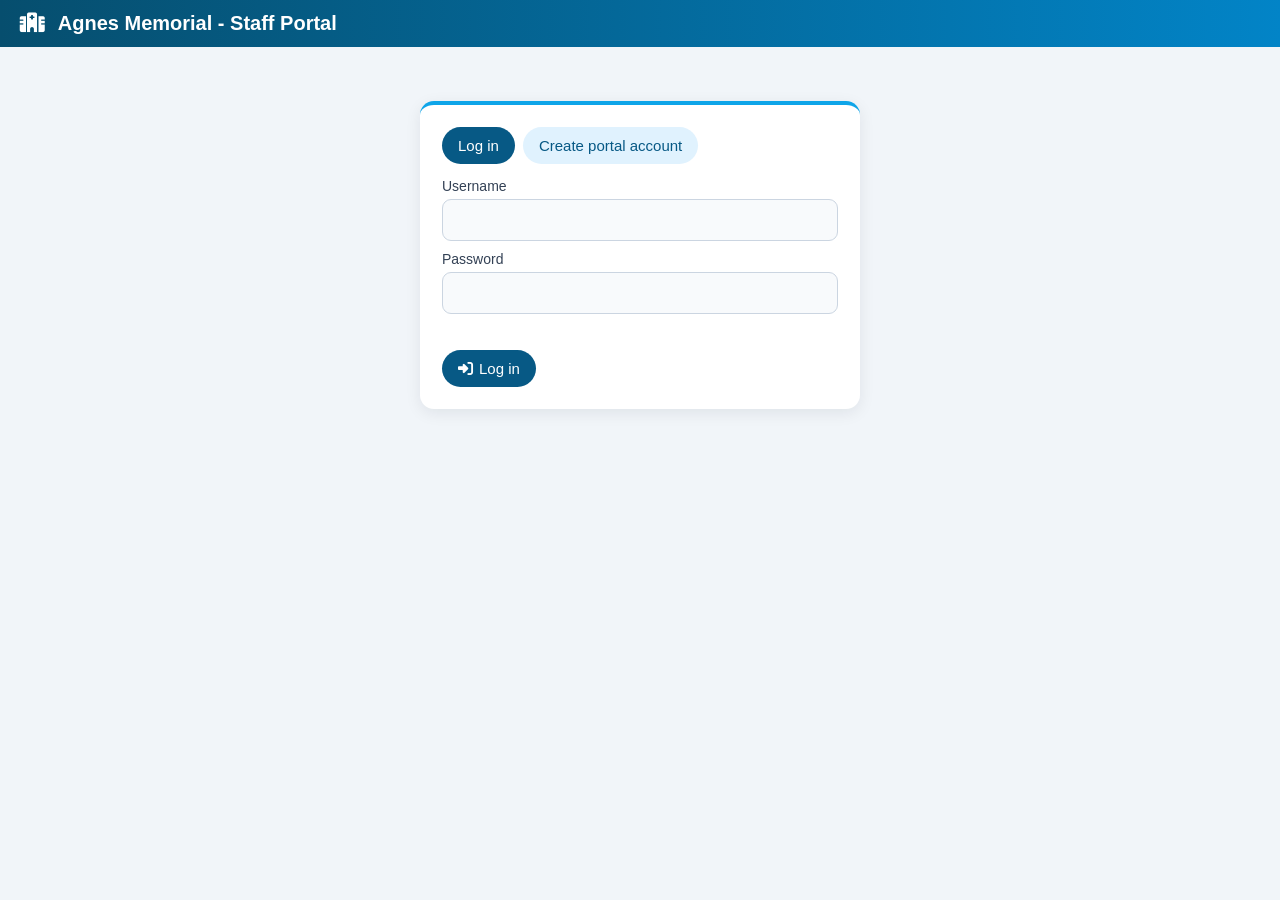
==== staff/index.html @ fa6b7da6 "Upload staff project inside staff folder" ====
<!DOCTYPE html>
<html lang="en">
<head>
<meta charset="UTF-8">
<meta name="viewport" content="width=device-width, initial-scale=1.0">
<title>Staff Portal - Agnes Memorial</title>
<link rel="stylesheet" href="staff-portal.css">
<link rel="stylesheet" href="https://cdnjs.cloudflare.com/ajax/libs/font-awesome/6.7.2/css/all.min.css">
</head>
<body>
<header class="top no-print">
  <div class="brand"><i class="fa-solid fa-hospital"></i> Agnes Memorial - Staff Portal</div>
  <nav id="topNav" hidden>
    <span id="who" style="align-self:center"></span>
    <button class="btn" id="logoutBtn"><i class="fa fa-right-from-bracket"></i> Log out</button>
  </nav>
</header>

<main class="no-print">
  <!-- Portal login / sign-up -->
  <section class="card" id="authSection" style="max-width:440px;margin:30px auto 0;width:100%">
    <div class="actions" style="justify-content:flex-start;margin:0 0 14px">
      <button class="btn" id="tabLogin" type="button">Log in</button>
      <button class="btn ghost" id="tabSignup" type="button">Create portal account</button>
    </div>
    <form id="loginForm">
      <label>Username<input id="lUser" autocomplete="username" autocapitalize="none" required></label>
      <label>Password<input id="lPass" type="password" autocomplete="current-password" required></label>
      <p id="lMsg" class="error" role="alert"></p>
      <button class="btn" type="submit" id="lBtn"><i class="fa fa-right-to-bracket"></i> Log in</button>
    </form>
    <form id="signupForm" hidden>
      <p class="hint">Portal accounts are for administrators who register hospital staff. You need the registration code from the system owner.</p>
      <label>Full name<input id="sName" maxlength="150" required></label>
      <label>Username<input id="sUser" autocomplete="username" autocapitalize="none" maxlength="60" required></label>
      <label>Password (8+ characters, letters and numbers)<input id="sPass" type="password" autocomplete="new-password" minlength="8" required></label>
      <label>Registration code<input id="sCode" type="password" autocomplete="off" required></label>
      <p id="sMsg" class="error" role="alert"></p>
      <button class="btn" type="submit" id="sBtn"><i class="fa fa-user-plus"></i> Create account</button>
    </form>
  </section>

  <!-- Dashboard -->
  <section id="appSection" hidden>
    <div class="card">
      <h2>Register hospital staff login</h2>
      <p class="hint">These are the details the employee uses on the hospital login page. They will be asked to choose their own password at first login.</p>
      <form id="empForm" class="grid">
        <label>Username<input id="eUser" autocapitalize="none" maxlength="60" required></label>
        <label>Email<input id="eEmail" type="email" maxlength="191" required></label>
        <label>Full name (optional)<input id="eName" maxlength="150"></label>
        <label>Role
          <select id="eRole" required>
            <option value="" disabled selected>Select role</option>
            <option>Admin</option><option>Doctor</option><option>Nurse</option>
            <option>Receptionist</option><option>Pharmacist</option><option>Laboratory</option>
          </select>
        </label>
        <label>Temporary password<input id="ePass" minlength="8" autocomplete="off" required></label>
        <div class="end" style="gap:8px">
          <button class="btn ghost" type="button" id="genBtn"><i class="fa fa-wand-magic-sparkles"></i> Generate</button>
          <button class="btn" type="submit" id="empBtn"><i class="fa fa-user-plus"></i> Register</button>
        </div>
      </form>
    </div>

    <div class="card" id="reqCard" hidden>
      <h2>Forgot-password requests <span class="count" id="reqCount"></span></h2>
      <div class="scroll"><table>
        <thead><tr><th>Name</th><th>Username</th><th>Requested</th><th>Actions</th></tr></thead>
        <tbody id="reqBody"></tbody>
      </table></div>
    </div>

    <div class="card">
      <h2>Employees <span class="count" id="empCount"></span></h2>
      <div class="scroll"><table>
        <thead><tr><th>ID</th><th>Username</th><th>Email</th><th>Role</th><th>Last login</th><th>Actions</th></tr></thead>
        <tbody id="empBody"></tbody>
      </table></div>
    </div>
  </section>
</main>

<dialog id="credDialog">
  <div class="slip">
    <h2><i class="fa-solid fa-hospital"></i> Agnes Memorial Medical Hospital</h2>
    <p id="credTitle" class="hint"></p>
    <dl class="info one">
      <div><dt>Role</dt><dd id="cRole"></dd></div>
      <div><dt>Email</dt><dd id="cEmail"></dd></div>
      <div><dt>Login page</dt><dd id="cUrl"></dd></div>
      <div><dt>Username</dt><dd id="cUser" class="mono"></dd></div>
      <div><dt>Temporary password</dt><dd id="cPass" class="mono"></dd></div>
    </dl>
    <p class="hint">Shown only once. Choose your own password the first time you log in.</p>
  </div>
  <div class="actions no-print">
    <button class="btn ghost" id="copyBtn"><i class="fa fa-copy"></i> Copy</button>
    <button class="btn ghost" id="printBtn"><i class="fa fa-print"></i> Print</button>
    <button class="btn" id="credClose">Done</button>
  </div>
</dialog>
<div id="toast" role="status"></div>

<script src="config.js"></script>
<script src="portal.js"></script>
</body>
</html>
---- staff/staff-portal.css ----
*{margin:0;padding:0;box-sizing:border-box;font-family:'Segoe UI',sans-serif}
[hidden]{display:none!important}
body{background:#f1f5f9;color:#0f172a;min-height:100vh}
.top{display:flex;flex-wrap:wrap;gap:10px;justify-content:space-between;align-items:center;padding:12px 20px;background:linear-gradient(90deg,#064e6e,#0284c7);color:#fff}
.brand{font-size:20px;font-weight:600}.brand i{margin-right:8px}
nav{display:flex;flex-wrap:wrap;gap:8px}
main{max-width:1050px;margin:24px auto;padding:0 15px;display:grid;gap:18px}
#adminSection{display:grid;gap:18px}
.card{background:#fff;border-radius:14px;padding:22px;border-top:4px solid #0ea5e9;box-shadow:0 4px 16px rgba(15,23,42,.08)}
h1{font-size:24px;color:#075985;margin-bottom:14px}
h2{font-size:18px;color:#075985;margin-bottom:8px}
.hint{color:#64748b;font-size:14px;margin-bottom:14px;line-height:1.5}
.info{display:grid;grid-template-columns:repeat(auto-fit,minmax(190px,1fr));gap:12px}
.info.one{grid-template-columns:1fr}
.info dt{font-size:13px;color:#64748b}.info dd{font-weight:600;word-break:break-word}
.mono{font-family:Consolas,monospace;font-size:18px;letter-spacing:.5px}
.grid{display:grid;grid-template-columns:repeat(auto-fit,minmax(220px,1fr));gap:14px;align-items:end}
.end{display:flex;align-items:end}
label{display:flex;flex-direction:column;gap:5px;font-size:14px;color:#334155;margin-bottom:10px}
.grid label{margin-bottom:0}
input,select{padding:11px;border:1px solid #cbd5e1;border-radius:9px;font-size:16px;background:#f8fafc;outline:none}
input:focus,select:focus{border-color:#0ea5e9;box-shadow:0 0 0 3px rgba(14,165,233,.2);background:#fff}
.btn{display:inline-flex;align-items:center;gap:6px;padding:10px 16px;border:none;border-radius:22px;background:#075985;color:#fff;font-size:15px;cursor:pointer;text-decoration:none;transition:.2s}
.btn:hover{background:#0284c7}.btn:disabled{opacity:.6;cursor:wait}
.top .btn.ghost{background:rgba(255,255,255,.15)}.top .btn.ghost:hover{background:rgba(255,255,255,.3)}
.btn.ghost{background:#e0f2fe;color:#075985}.btn.ghost:hover{background:#bae6fd}
.btn.sm{padding:6px 10px;font-size:13px;border-radius:16px}
.btn.danger{background:#fee2e2;color:#b91c1c}.btn.danger:hover{background:#fecaca}
.scroll{overflow-x:auto}
table{width:100%;border-collapse:collapse;min-width:720px}
th,td{text-align:left;padding:10px 8px;border-bottom:1px solid #e2e8f0;font-size:14px}
th{color:#64748b;font-weight:600}
td.acts{display:flex;gap:6px;flex-wrap:wrap}
.badge{display:inline-block;padding:3px 10px;border-radius:12px;font-size:12px;background:#e0f2fe;color:#075985}
.badge.off{background:#fee2e2;color:#b91c1c}.badge.on{background:#dcfce7;color:#15803d}
.count{font-size:14px;color:#64748b;font-weight:400}
.empty{text-align:center;color:#64748b;padding:22px}
.error{color:#b91c1c;font-weight:600;min-height:20px;margin-bottom:6px}
dialog{border:none;border-radius:16px;padding:24px;width:min(440px,92vw);margin:auto;box-shadow:0 20px 50px rgba(0,0,0,.35)}
dialog::backdrop{background:rgba(15,23,42,.55)}
.actions{display:flex;flex-wrap:wrap;gap:8px;justify-content:flex-end;margin-top:16px}
.slip{border:2px dashed #94a3b8;border-radius:12px;padding:16px}
.slip h2{font-size:16px}
#toast{position:fixed;bottom:22px;left:50%;transform:translate(-50%,20px);background:#0f172a;color:#fff;padding:11px 18px;border-radius:22px;opacity:0;pointer-events:none;transition:.3s;z-index:99;max-width:90vw}
#toast.show{opacity:1;transform:translate(-50%,0)}#toast.err{background:#b91c1c}
@media print{.no-print{display:none!important}body{background:#fff}dialog{position:static;box-shadow:none;width:100%}dialog::backdrop{display:none}}
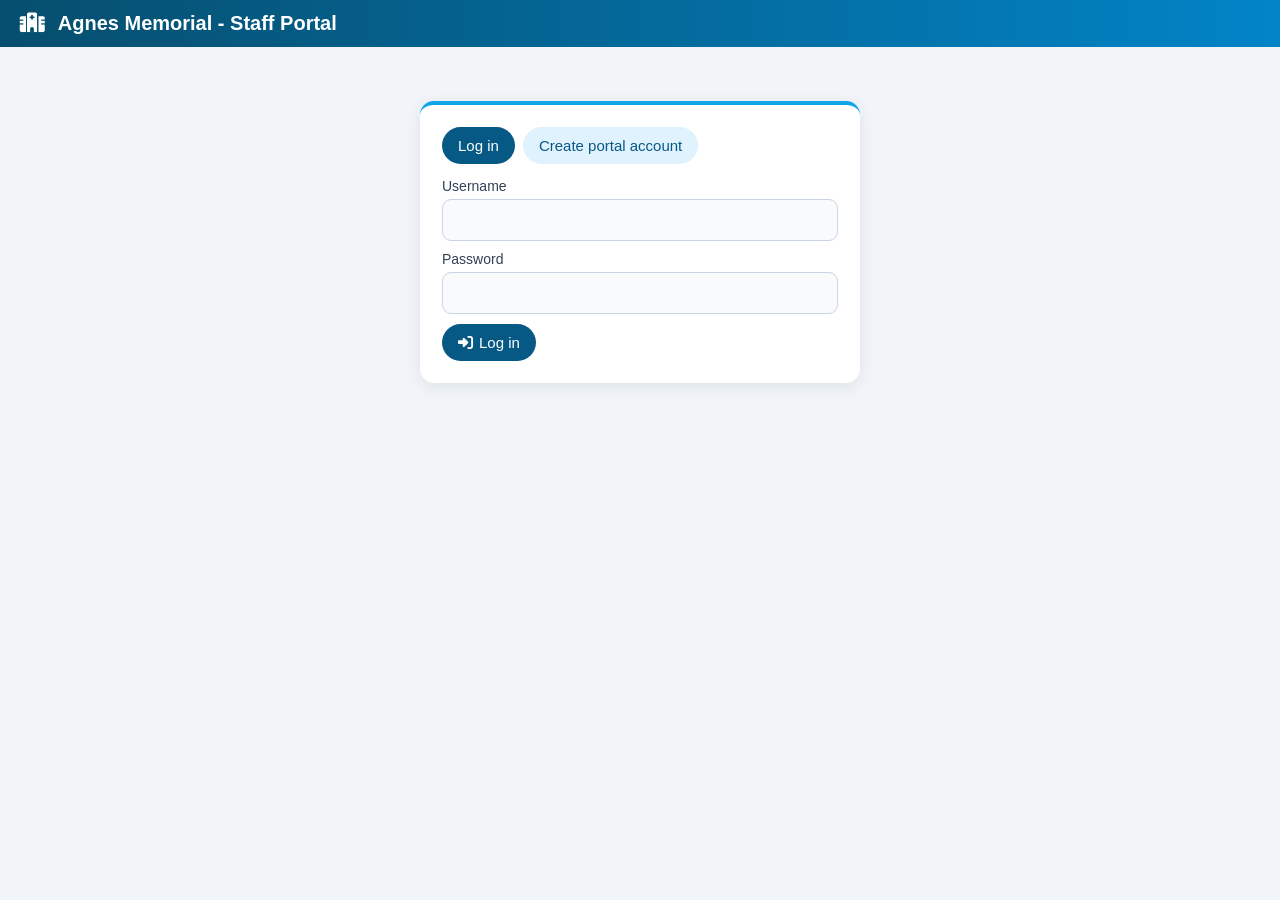
==== commit c4648bb2: "Upload staff project inside staff folder" ====
--- a/staff/index.html
+++ b/staff/index.html
@@ -101,6 +101,15 @@
     <button class="btn" id="credClose">Done</button>
   </div>
 </dialog>
+<dialog id="confirmDialog" class="ask">
+  <div class="ask-icon"><i id="qIcon" class="fa-solid fa-key"></i></div>
+  <h3 id="qTitle"></h3>
+  <p id="qText"></p>
+  <div class="ask-actions">
+    <button class="btn ghost" id="qCancel" type="button">Cancel</button>
+    <button class="btn" id="qOk" type="button">Yes</button>
+  </div>
+</dialog>
 <div id="toast" role="status"></div>
 
 <script src="config.js"></script>
--- a/staff/staff-portal.css
+++ b/staff/staff-portal.css
@@ -35,12 +35,29 @@
 .badge.off{background:#fee2e2;color:#b91c1c}.badge.on{background:#dcfce7;color:#15803d}
 .count{font-size:14px;color:#64748b;font-weight:400}
 .empty{text-align:center;color:#64748b;padding:22px}
-.error{color:#b91c1c;font-weight:600;min-height:20px;margin-bottom:6px}
+
 dialog{border:none;border-radius:16px;padding:24px;width:min(440px,92vw);margin:auto;box-shadow:0 20px 50px rgba(0,0,0,.35)}
 dialog::backdrop{background:rgba(15,23,42,.55)}
 .actions{display:flex;flex-wrap:wrap;gap:8px;justify-content:flex-end;margin-top:16px}
 .slip{border:2px dashed #94a3b8;border-radius:12px;padding:16px}
 .slip h2{font-size:16px}
-#toast{position:fixed;bottom:22px;left:50%;transform:translate(-50%,20px);background:#0f172a;color:#fff;padding:11px 18px;border-radius:22px;opacity:0;pointer-events:none;transition:.3s;z-index:99;max-width:90vw}
-#toast.show{opacity:1;transform:translate(-50%,0)}#toast.err{background:#b91c1c}
+/* ---------- alerts ---------- */
+.error{margin-bottom:10px}
+.error:empty{display:none}
+.error:not(:empty){display:flex;align-items:center;gap:10px;background:#fef2f2;color:#991b1b;border:1px solid #fecaca;border-left:5px solid #dc2626;border-radius:10px;padding:10px 14px;font-size:14px;font-weight:600;animation:pop .25s ease}
+.error:not(:empty)::before{content:"\f06a";font-family:"Font Awesome 6 Free";font-weight:900;font-size:16px;color:#dc2626}
+#toast{position:fixed;bottom:24px;left:50%;transform:translate(-50%,24px);display:flex;align-items:center;gap:12px;background:#fff;color:#0f172a;padding:13px 20px;border-radius:14px;border-left:6px solid #16a34a;box-shadow:0 12px 32px rgba(15,23,42,.25);opacity:0;pointer-events:none;transition:.3s;z-index:99;max-width:92vw;font-size:15px;font-weight:600}
+#toast i{font-size:20px;color:#16a34a}
+#toast.show{opacity:1;transform:translate(-50%,0)}
+#toast.err{border-left-color:#dc2626}#toast.err i{color:#dc2626}
+dialog.ask{text-align:center;padding:28px 26px 22px;border-top:6px solid #0ea5e9;animation:pop .22s ease}
+dialog.ask.danger{border-top-color:#dc2626}
+.ask-icon{width:62px;height:62px;border-radius:50%;margin:0 auto 14px;display:flex;align-items:center;justify-content:center;font-size:26px;background:#e0f2fe;color:#0284c7}
+dialog.ask.danger .ask-icon{background:#fee2e2;color:#dc2626}
+dialog.ask h3{font-size:19px;color:#0f172a;margin-bottom:8px}
+dialog.ask p{color:#475569;font-size:15px;line-height:1.5;margin-bottom:20px}
+.ask-actions{display:flex;gap:10px;justify-content:center;flex-wrap:wrap}
+.ask-actions .btn{min-width:110px;justify-content:center}
+dialog.ask.danger #qOk{background:#dc2626}dialog.ask.danger #qOk:hover{background:#b91c1c}
+@keyframes pop{from{opacity:0;transform:scale(.94)}to{opacity:1;transform:scale(1)}}
 @media print{.no-print{display:none!important}body{background:#fff}dialog{position:static;box-shadow:none;width:100%}dialog::backdrop{display:none}}
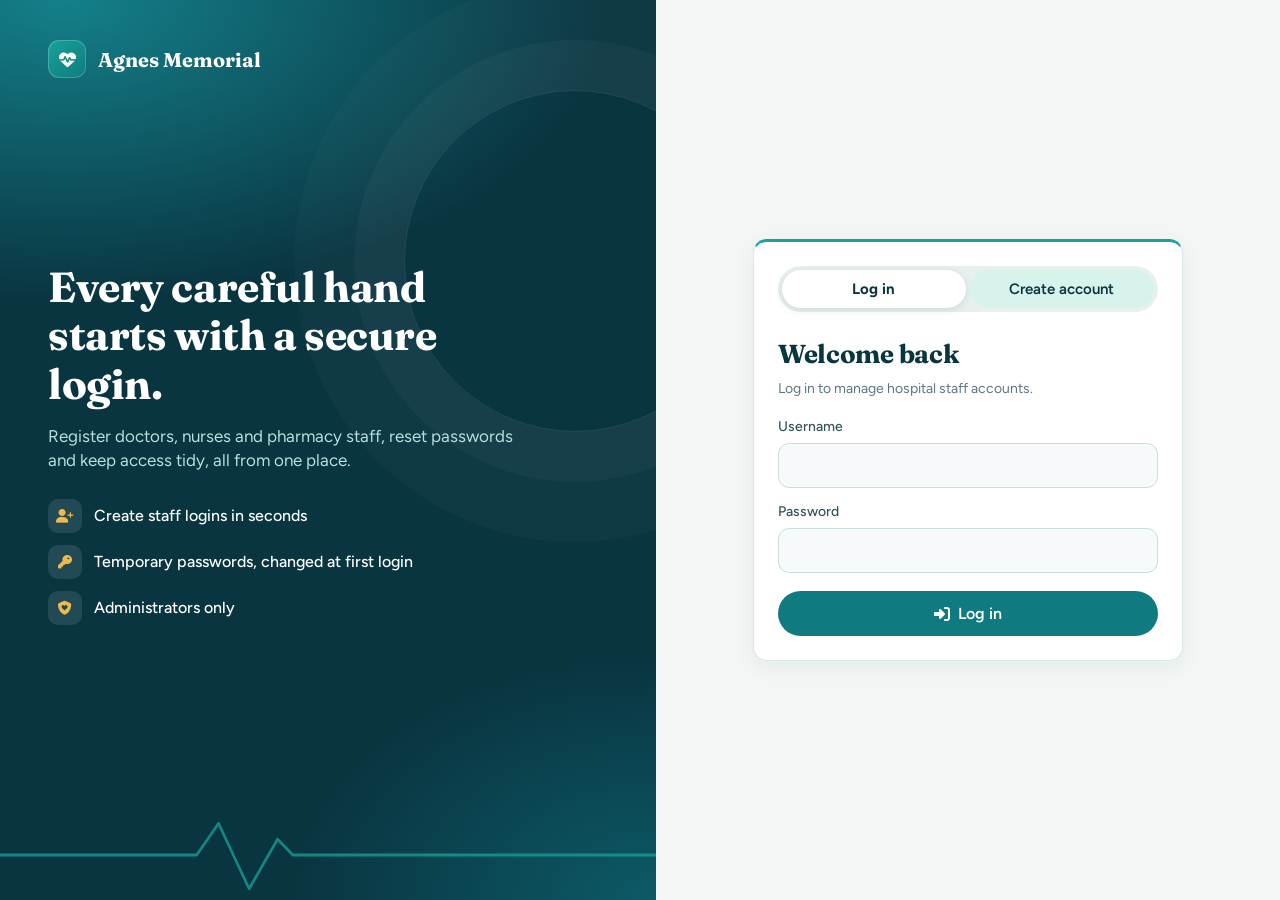
==== commit c9c6fdbf: "Upload staff project inside staff folder" ====
--- a/staff/index.html
+++ b/staff/index.html
@@ -4,46 +4,80 @@
 <meta charset="UTF-8">
 <meta name="viewport" content="width=device-width, initial-scale=1.0">
 <title>Staff Portal - Agnes Memorial</title>
+<link rel="preconnect" href="https://fonts.googleapis.com">
+<link rel="preconnect" href="https://fonts.gstatic.com" crossorigin>
+<link href="https://fonts.googleapis.com/css2?family=Figtree:wght@400;500;600;700&family=Fraunces:opsz,wght@9..144,600;9..144,700&display=swap" rel="stylesheet">
 <link rel="stylesheet" href="staff-portal.css">
 <link rel="stylesheet" href="https://cdnjs.cloudflare.com/ajax/libs/font-awesome/6.7.2/css/all.min.css">
 </head>
 <body>
 <header class="top no-print">
-  <div class="brand"><i class="fa-solid fa-hospital"></i> Agnes Memorial - Staff Portal</div>
+  <div class="brand"><span class="mark"><i class="fa-solid fa-heart-pulse"></i></span> Agnes Memorial <small>Staff Portal</small></div>
   <nav id="topNav" hidden>
-    <span id="who" style="align-self:center"></span>
+    <span id="who"></span>
     <button class="btn" id="logoutBtn"><i class="fa fa-right-from-bracket"></i> Log out</button>
+    <button class="btn danger" id="deleteAccBtn"><i class="fa fa-user-xmark"></i> Delete account</button>
   </nav>
 </header>
 
 <main class="no-print">
   <!-- Portal login / sign-up -->
-  <section class="card" id="authSection" style="max-width:440px;margin:30px auto 0;width:100%">
-    <div class="actions" style="justify-content:flex-start;margin:0 0 14px">
-      <button class="btn" id="tabLogin" type="button">Log in</button>
-      <button class="btn ghost" id="tabSignup" type="button">Create portal account</button>
+  <section class="auth" id="authSection">
+    <aside class="auth-art">
+      <div class="brand"><span class="mark"><i class="fa-solid fa-heart-pulse"></i></span> Agnes Memorial</div>
+      <div class="art-copy">
+        <h1>Every careful hand starts with a secure login.</h1>
+        <p>Register doctors, nurses and pharmacy staff, reset passwords and keep access tidy, all from one place.</p>
+        <ul>
+          <li><i class="fa-solid fa-user-plus"></i> Create staff logins in seconds</li>
+          <li><i class="fa-solid fa-key"></i> Temporary passwords, changed at first login</li>
+          <li><i class="fa-solid fa-shield-heart"></i> Administrators only</li>
+        </ul>
+      </div>
+      <svg class="pulse" viewBox="0 0 600 80" preserveAspectRatio="none" aria-hidden="true"><path d="M0 40h180l20-28 28 58 26-44 14 14h332" fill="none" stroke="currentColor" stroke-width="2.5" stroke-linecap="round" stroke-linejoin="round"/></svg>
+    </aside>
+    <div class="auth-panel">
+      <div class="card auth-card">
+        <div class="tabs">
+          <button class="btn" id="tabLogin" type="button">Log in</button>
+          <button class="btn ghost" id="tabSignup" type="button">Create account</button>
+        </div>
+        <form id="loginForm">
+          <h2>Welcome back</h2>
+          <p class="hint">Log in to manage hospital staff accounts.</p>
+          <label>Username<input id="lUser" autocomplete="username" autocapitalize="none" required></label>
+          <label>Password<input id="lPass" type="password" autocomplete="current-password" required></label>
+          <p id="lMsg" class="error" role="alert"></p>
+          <button class="btn block" type="submit" id="lBtn"><i class="fa fa-right-to-bracket"></i> Log in</button>
+        </form>
+        <form id="signupForm" hidden>
+          <h2>Create portal account</h2>
+          <p class="hint">For administrators who register hospital staff. You need the registration code from the system owner.</p>
+          <label>Full name<input id="sName" maxlength="150" required></label>
+          <label>Username<input id="sUser" autocomplete="username" autocapitalize="none" maxlength="60" required></label>
+          <label>Password (8+ characters, letters and numbers)<input id="sPass" type="password" autocomplete="new-password" minlength="8" required></label>
+          <label>Registration code<input id="sCode" type="password" autocomplete="off" required></label>
+          <p id="sMsg" class="error" role="alert"></p>
+          <button class="btn block" type="submit" id="sBtn"><i class="fa fa-user-plus"></i> Create account</button>
+        </form>
+      </div>
     </div>
-    <form id="loginForm">
-      <label>Username<input id="lUser" autocomplete="username" autocapitalize="none" required></label>
-      <label>Password<input id="lPass" type="password" autocomplete="current-password" required></label>
-      <p id="lMsg" class="error" role="alert"></p>
-      <button class="btn" type="submit" id="lBtn"><i class="fa fa-right-to-bracket"></i> Log in</button>
-    </form>
-    <form id="signupForm" hidden>
-      <p class="hint">Portal accounts are for administrators who register hospital staff. You need the registration code from the system owner.</p>
-      <label>Full name<input id="sName" maxlength="150" required></label>
-      <label>Username<input id="sUser" autocomplete="username" autocapitalize="none" maxlength="60" required></label>
-      <label>Password (8+ characters, letters and numbers)<input id="sPass" type="password" autocomplete="new-password" minlength="8" required></label>
-      <label>Registration code<input id="sCode" type="password" autocomplete="off" required></label>
-      <p id="sMsg" class="error" role="alert"></p>
-      <button class="btn" type="submit" id="sBtn"><i class="fa fa-user-plus"></i> Create account</button>
-    </form>
   </section>
 
   <!-- Dashboard -->
   <section id="appSection" hidden>
+    <div class="hero">
+      <div>
+        <h1>Staff accounts</h1>
+        <p>Register new hospital staff and keep existing logins under control.</p>
+      </div>
+      <div class="stats">
+        <div class="stat"><i class="fa-solid fa-user-doctor"></i><b id="stEmp">0</b><span>Employees</span></div>
+        <div class="stat"><i class="fa-solid fa-key"></i><b id="stReq">0</b><span>Password requests</span></div>
+      </div>
+    </div>
     <div class="card">
-      <h2>Register hospital staff login</h2>
+      <h2><i class="fa-solid fa-user-plus"></i> Register hospital staff login</h2>
       <p class="hint">These are the details the employee uses on the hospital login page. They will be asked to choose their own password at first login.</p>
       <form id="empForm" class="grid">
         <label>Username<input id="eUser" autocapitalize="none" maxlength="60" required></label>
@@ -65,7 +99,7 @@
     </div>
 
     <div class="card" id="reqCard" hidden>
-      <h2>Forgot-password requests <span class="count" id="reqCount"></span></h2>
+      <h2><i class="fa-solid fa-key"></i> Forgot-password requests <span class="count" id="reqCount"></span></h2>
       <div class="scroll"><table>
         <thead><tr><th>Name</th><th>Username</th><th>Requested</th><th>Actions</th></tr></thead>
         <tbody id="reqBody"></tbody>
@@ -73,7 +107,7 @@
     </div>
 
     <div class="card">
-      <h2>Employees <span class="count" id="empCount"></span></h2>
+      <h2><i class="fa-solid fa-users"></i> Employees <span class="count" id="empCount"></span></h2>
       <div class="scroll"><table>
         <thead><tr><th>ID</th><th>Username</th><th>Email</th><th>Role</th><th>Last login</th><th>Actions</th></tr></thead>
         <tbody id="empBody"></tbody>
@@ -105,6 +139,7 @@
   <div class="ask-icon"><i id="qIcon" class="fa-solid fa-key"></i></div>
   <h3 id="qTitle"></h3>
   <p id="qText"></p>
+  <input type="password" id="qPass" placeholder="Enter your password" autocomplete="current-password" hidden>
   <div class="ask-actions">
     <button class="btn ghost" id="qCancel" type="button">Cancel</button>
     <button class="btn" id="qOk" type="button">Yes</button>
--- a/staff/staff-portal.css
+++ b/staff/staff-portal.css
@@ -1,63 +1,206 @@
-*{margin:0;padding:0;box-sizing:border-box;font-family:'Segoe UI',sans-serif}
+:root{
+  --ink:#0d2b33;--muted:#5d7780;--line:#dde8e9;--bg:#f2f6f5;--card:#fff;
+  --deep:#093541;--teal:#0f7b80;--teal-2:#17a398;--mint:#d8f2ec;--gold:#f0b94d;--red:#c8372d;--red-bg:#fdeceb;
+  --r:14px;
+}
+*{margin:0;padding:0;box-sizing:border-box}
 [hidden]{display:none!important}
-body{background:#f1f5f9;color:#0f172a;min-height:100vh}
-.top{display:flex;flex-wrap:wrap;gap:10px;justify-content:space-between;align-items:center;padding:12px 20px;background:linear-gradient(90deg,#064e6e,#0284c7);color:#fff}
-.brand{font-size:20px;font-weight:600}.brand i{margin-right:8px}
-nav{display:flex;flex-wrap:wrap;gap:8px}
-main{max-width:1050px;margin:24px auto;padding:0 15px;display:grid;gap:18px}
-#adminSection{display:grid;gap:18px}
-.card{background:#fff;border-radius:14px;padding:22px;border-top:4px solid #0ea5e9;box-shadow:0 4px 16px rgba(15,23,42,.08)}
-h1{font-size:24px;color:#075985;margin-bottom:14px}
-h2{font-size:18px;color:#075985;margin-bottom:8px}
-.hint{color:#64748b;font-size:14px;margin-bottom:14px;line-height:1.5}
+body{font-family:'Figtree','Segoe UI',system-ui,sans-serif;background:var(--bg);color:var(--ink);min-height:100vh;line-height:1.45}
+h1,h2,h3{font-family:'Fraunces',Georgia,serif;letter-spacing:-.01em}
+button,input,select{font-family:inherit}
+:focus-visible{outline:3px solid rgba(23,163,152,.45);outline-offset:2px}
+
+/* ---------- top bar ---------- */
+.top{position:sticky;top:0;z-index:20;display:flex;flex-wrap:wrap;gap:10px;justify-content:space-between;align-items:center;padding:12px 28px;background:var(--deep);color:#fff;box-shadow:0 2px 14px rgba(9,53,65,.25)}
+.brand{display:flex;align-items:center;gap:12px;font-family:'Fraunces',Georgia,serif;font-size:20px;font-weight:700}
+.brand small{font-family:'Figtree',sans-serif;font-weight:500;font-size:13px;color:#9fd0ce;border-left:1px solid rgba(255,255,255,.25);padding-left:12px}
+.mark{display:grid;place-items:center;width:38px;height:38px;border-radius:11px;background:linear-gradient(135deg,var(--teal-2),var(--teal));color:#fff;font-size:17px;box-shadow:inset 0 0 0 1px rgba(255,255,255,.2)}
+nav{display:flex;flex-wrap:wrap;gap:8px;align-items:center}
+#who{color:#cfe9e7;font-size:14px;margin-right:6px}
+#who i{color:var(--gold);margin-right:6px}
+.top .btn{background:rgba(255,255,255,.12);color:#fff}
+.top .btn:hover{background:rgba(255,255,255,.22)}
+.top .btn.danger{background:rgba(200,55,45,.25);color:#ffd5d1}
+.top .btn.danger:hover{background:rgba(200,55,45,.45)}
+
+main{max-width:1080px;margin:0 auto;padding:28px 18px 60px;display:grid;gap:20px}
+main:has(#authSection:not([hidden])){max-width:none;padding:0;display:block}
+body:has(#authSection:not([hidden])) .top{display:none}
+#appSection{display:grid;gap:20px}
+
+/* ---------- login / register ---------- */
+.auth{display:grid;grid-template-columns:minmax(0,1.05fr) minmax(0,1fr);min-height:100vh}
+.auth-art{position:relative;overflow:hidden;display:flex;flex-direction:column;justify-content:space-between;gap:30px;padding:40px 48px 0;color:#fff;
+  background:radial-gradient(900px 500px at 10% 0%,#14808a 0%,transparent 60%),radial-gradient(600px 400px at 100% 100%,#0c5a66 0%,transparent 60%),var(--deep)}
+.auth-art::before{content:"";position:absolute;right:-90px;top:90px;width:340px;height:340px;border-radius:50%;border:1px solid rgba(255,255,255,.1);box-shadow:0 0 0 50px rgba(255,255,255,.03),0 0 0 110px rgba(255,255,255,.02)}
+.auth-art>*{position:relative}
+.art-copy{max-width:470px}
+.art-copy h1{font-size:clamp(28px,3.4vw,42px);line-height:1.15;margin-bottom:16px}
+.art-copy p{color:#b9dedc;font-size:17px;margin-bottom:26px}
+.art-copy ul{list-style:none;display:grid;gap:12px}
+.art-copy li{display:flex;align-items:center;gap:12px;font-weight:500}
+.art-copy li i{display:grid;place-items:center;width:34px;height:34px;border-radius:10px;background:rgba(255,255,255,.1);color:var(--gold);font-size:14px}
+.pulse{display:block;width:calc(100% + 96px);margin:0 -48px;height:90px;color:var(--teal-2);opacity:.75}
+.pulse path{stroke-dasharray:1000;stroke-dashoffset:1000;animation:trace 3.2s ease-out .3s forwards}
+@keyframes trace{to{stroke-dashoffset:0}}
+.auth-panel{display:flex;align-items:center;justify-content:center;padding:32px 20px;background:var(--bg)}
+.auth-card{width:100%;max-width:430px;padding:30px;border-top:0;box-shadow:0 18px 50px rgba(9,53,65,.12)}
+.auth-card h2{font-size:26px;margin-bottom:4px}
+.auth-card .hint{margin-bottom:18px}
+.tabs{display:grid;grid-template-columns:1fr 1fr;gap:4px;padding:4px;margin-bottom:24px;background:#e8f0ef;border-radius:999px}
+.tabs .btn{justify-content:center;background:transparent;color:var(--muted);box-shadow:none}
+.tabs .btn:hover{background:rgba(255,255,255,.6)}
+.tabs .btn:not(.ghost){background:#fff;color:var(--deep);font-weight:700;box-shadow:0 2px 8px rgba(9,53,65,.12)}
+.btn.block{width:100%;justify-content:center;padding:13px;font-size:16px;margin-top:4px}
+
+/* ---------- dashboard ---------- */
+.hero{display:flex;flex-wrap:wrap;gap:18px;align-items:center;justify-content:space-between;padding:26px 28px;border-radius:18px;color:#fff;
+  background:radial-gradient(500px 240px at 90% 0%,rgba(23,163,152,.55),transparent 70%),linear-gradient(120deg,var(--deep),#0c5a66)}
+.hero h1{font-size:28px;margin-bottom:4px}
+.hero p{color:#b9dedc}
+.stats{display:flex;gap:12px;flex-wrap:wrap}
+.stat{display:grid;grid-template-columns:auto 1fr;grid-template-rows:auto auto;column-gap:12px;align-items:center;min-width:170px;padding:14px 18px;border-radius:14px;background:rgba(255,255,255,.1);border:1px solid rgba(255,255,255,.14)}
+.stat i{grid-row:span 2;display:grid;place-items:center;width:40px;height:40px;border-radius:12px;background:rgba(240,185,77,.18);color:var(--gold)}
+.stat b{font-family:'Fraunces',serif;font-size:26px;line-height:1}
+.stat span{font-size:13px;color:#b9dedc}
+
+.card{background:var(--card);border-radius:var(--r);padding:24px;border:1px solid var(--line);border-top:3px solid var(--teal-2);box-shadow:0 6px 22px rgba(9,53,65,.06)}
+h2{font-size:19px;color:var(--deep);margin-bottom:8px;display:flex;align-items:center;gap:10px}
+h2>i{display:grid;place-items:center;width:32px;height:32px;border-radius:9px;background:var(--mint);color:var(--teal);font-size:14px}
+.hint{color:var(--muted);font-size:14px;margin-bottom:16px;line-height:1.5}
+.count{font-family:'Figtree',sans-serif;font-size:14px;color:var(--muted);font-weight:500}
+
 .info{display:grid;grid-template-columns:repeat(auto-fit,minmax(190px,1fr));gap:12px}
 .info.one{grid-template-columns:1fr}
-.info dt{font-size:13px;color:#64748b}.info dd{font-weight:600;word-break:break-word}
+.info dt{font-size:13px;color:var(--muted)}.info dd{font-weight:600;word-break:break-word}
 .mono{font-family:Consolas,monospace;font-size:18px;letter-spacing:.5px}
-.grid{display:grid;grid-template-columns:repeat(auto-fit,minmax(220px,1fr));gap:14px;align-items:end}
+.grid{display:grid;grid-template-columns:repeat(auto-fit,minmax(220px,1fr));gap:16px;align-items:end}
 .end{display:flex;align-items:end}
-label{display:flex;flex-direction:column;gap:5px;font-size:14px;color:#334155;margin-bottom:10px}
+
+label{display:flex;flex-direction:column;gap:6px;font-size:14px;font-weight:500;color:#34535c;margin-bottom:14px}
 .grid label{margin-bottom:0}
-input,select{padding:11px;border:1px solid #cbd5e1;border-radius:9px;font-size:16px;background:#f8fafc;outline:none}
-input:focus,select:focus{border-color:#0ea5e9;box-shadow:0 0 0 3px rgba(14,165,233,.2);background:#fff}
-.btn{display:inline-flex;align-items:center;gap:6px;padding:10px 16px;border:none;border-radius:22px;background:#075985;color:#fff;font-size:15px;cursor:pointer;text-decoration:none;transition:.2s}
-.btn:hover{background:#0284c7}.btn:disabled{opacity:.6;cursor:wait}
-.top .btn.ghost{background:rgba(255,255,255,.15)}.top .btn.ghost:hover{background:rgba(255,255,255,.3)}
-.btn.ghost{background:#e0f2fe;color:#075985}.btn.ghost:hover{background:#bae6fd}
-.btn.sm{padding:6px 10px;font-size:13px;border-radius:16px}
-.btn.danger{background:#fee2e2;color:#b91c1c}.btn.danger:hover{background:#fecaca}
+input,select{padding:12px 14px;border:1px solid #cddcdd;border-radius:11px;font-size:16px;background:#f7fafa;color:var(--ink);outline:none;transition:border-color .15s,box-shadow .15s,background .15s}
+input:focus,select:focus{border-color:var(--teal-2);box-shadow:0 0 0 4px rgba(23,163,152,.18);background:#fff}
+
+.btn{display:inline-flex;align-items:center;gap:8px;padding:10px 18px;border:none;border-radius:999px;background:var(--teal);color:#fff;font-size:15px;font-weight:600;cursor:pointer;text-decoration:none;transition:background .15s,transform .15s}
+.btn:hover{background:var(--deep)}.btn:active{transform:scale(.97)}.btn:disabled{opacity:.6;cursor:wait}
+.btn.ghost{background:var(--mint);color:var(--deep)}.btn.ghost:hover{background:#bfe8df}
+.btn.sm{padding:6px 12px;font-size:13px}
+.btn.danger{background:var(--red-bg);color:var(--red)}.btn.danger:hover{background:#fbd5d2}
+
 .scroll{overflow-x:auto}
-table{width:100%;border-collapse:collapse;min-width:720px}
-th,td{text-align:left;padding:10px 8px;border-bottom:1px solid #e2e8f0;font-size:14px}
-th{color:#64748b;font-weight:600}
+table{width:100%;border-collapse:collapse;min-width:760px}
+th,td{text-align:left;padding:12px 10px;border-bottom:1px solid var(--line);font-size:14px;vertical-align:middle}
+th{color:var(--muted);font-weight:600;font-size:13px;background:#f5f9f8}
+th:first-child{border-radius:9px 0 0 9px}th:last-child{border-radius:0 9px 9px 0}
+tbody tr:hover{background:#f8fbfa}
+tbody tr:last-child td{border-bottom:0}
 td.acts{display:flex;gap:6px;flex-wrap:wrap}
-.badge{display:inline-block;padding:3px 10px;border-radius:12px;font-size:12px;background:#e0f2fe;color:#075985}
-.badge.off{background:#fee2e2;color:#b91c1c}.badge.on{background:#dcfce7;color:#15803d}
-.count{font-size:14px;color:#64748b;font-weight:400}
-.empty{text-align:center;color:#64748b;padding:22px}
-
-dialog{border:none;border-radius:16px;padding:24px;width:min(440px,92vw);margin:auto;box-shadow:0 20px 50px rgba(0,0,0,.35)}
-dialog::backdrop{background:rgba(15,23,42,.55)}
+.who{display:flex;align-items:center;gap:10px;font-weight:600}
+.av{display:grid;place-items:center;width:30px;height:30px;border-radius:50%;background:var(--mint);color:var(--teal);font-weight:700;text-transform:uppercase}
+.badge{display:inline-block;padding:3px 11px;border-radius:999px;font-size:12px;font-weight:600;background:var(--mint);color:var(--deep)}
+.badge.r-admin{background:#fdf0d3;color:#8a5a00}
+.badge.r-doctor{background:#dbeafe;color:#1e4f9c}
+.badge.r-nurse{background:#ffe4ec;color:#a3254f}
+.badge.r-receptionist{background:#ede4fb;color:#5b34a6}
+.badge.r-pharmacist{background:#dcf5e3;color:#1c7a3a}
+.badge.r-laboratory{background:#d9f3f7;color:#0b6577}
+.empty{text-align:center;color:var(--muted);padding:30px}
+
+/* ---------- dialogs ---------- */
+dialog{border:none;border-radius:18px;padding:24px;width:min(440px,92vw);margin:auto;box-shadow:0 24px 60px rgba(0,0,0,.35);color:var(--ink)}
+dialog::backdrop{background:rgba(9,53,65,.6);backdrop-filter:blur(3px)}
 .actions{display:flex;flex-wrap:wrap;gap:8px;justify-content:flex-end;margin-top:16px}
-.slip{border:2px dashed #94a3b8;border-radius:12px;padding:16px}
+.slip{border:2px dashed #9bb8bb;border-radius:14px;padding:18px;background:#fafdfc}
 .slip h2{font-size:16px}
+.slip h2 i{background:none;width:auto;height:auto}
+
 /* ---------- alerts ---------- */
-.error{margin-bottom:10px}
+.error{margin-bottom:12px}
 .error:empty{display:none}
-.error:not(:empty){display:flex;align-items:center;gap:10px;background:#fef2f2;color:#991b1b;border:1px solid #fecaca;border-left:5px solid #dc2626;border-radius:10px;padding:10px 14px;font-size:14px;font-weight:600;animation:pop .25s ease}
-.error:not(:empty)::before{content:"\f06a";font-family:"Font Awesome 6 Free";font-weight:900;font-size:16px;color:#dc2626}
-#toast{position:fixed;bottom:24px;left:50%;transform:translate(-50%,24px);display:flex;align-items:center;gap:12px;background:#fff;color:#0f172a;padding:13px 20px;border-radius:14px;border-left:6px solid #16a34a;box-shadow:0 12px 32px rgba(15,23,42,.25);opacity:0;pointer-events:none;transition:.3s;z-index:99;max-width:92vw;font-size:15px;font-weight:600}
-#toast i{font-size:20px;color:#16a34a}
+.error:not(:empty){display:flex;align-items:center;gap:10px;background:var(--red-bg);color:#8e2019;border:1px solid #f6c7c3;border-left:5px solid var(--red);border-radius:10px;padding:10px 14px;font-size:14px;font-weight:600;animation:pop .25s ease}
+.error:not(:empty)::before{content:"\f06a";font-family:"Font Awesome 6 Free";font-weight:900;font-size:16px;color:var(--red)}
+#toast{position:fixed;bottom:24px;left:50%;transform:translate(-50%,24px);display:flex;align-items:center;gap:12px;background:#fff;color:var(--ink);padding:13px 20px;border-radius:14px;border-left:6px solid var(--teal-2);box-shadow:0 12px 32px rgba(9,53,65,.25);opacity:0;pointer-events:none;transition:.3s;z-index:99;max-width:92vw;font-size:15px;font-weight:600}
+#toast i{font-size:20px;color:var(--teal-2)}
 #toast.show{opacity:1;transform:translate(-50%,0)}
-#toast.err{border-left-color:#dc2626}#toast.err i{color:#dc2626}
-dialog.ask{text-align:center;padding:28px 26px 22px;border-top:6px solid #0ea5e9;animation:pop .22s ease}
-dialog.ask.danger{border-top-color:#dc2626}
-.ask-icon{width:62px;height:62px;border-radius:50%;margin:0 auto 14px;display:flex;align-items:center;justify-content:center;font-size:26px;background:#e0f2fe;color:#0284c7}
-dialog.ask.danger .ask-icon{background:#fee2e2;color:#dc2626}
-dialog.ask h3{font-size:19px;color:#0f172a;margin-bottom:8px}
-dialog.ask p{color:#475569;font-size:15px;line-height:1.5;margin-bottom:20px}
+#toast.err{border-left-color:var(--red)}#toast.err i{color:var(--red)}
+dialog.ask{text-align:center;padding:28px 26px 22px;border-top:6px solid var(--teal-2);animation:pop .22s ease}
+dialog.ask.danger{border-top-color:var(--red)}
+.ask-icon{width:62px;height:62px;border-radius:50%;margin:0 auto 14px;display:flex;align-items:center;justify-content:center;font-size:26px;background:var(--mint);color:var(--teal)}
+dialog.ask.danger .ask-icon{background:var(--red-bg);color:var(--red)}
+dialog.ask h3{font-size:20px;color:var(--ink);margin-bottom:8px}
+dialog.ask p{color:#46646c;font-size:15px;line-height:1.5;margin-bottom:20px}
 .ask-actions{display:flex;gap:10px;justify-content:center;flex-wrap:wrap}
 .ask-actions .btn{min-width:110px;justify-content:center}
-dialog.ask.danger #qOk{background:#dc2626}dialog.ask.danger #qOk:hover{background:#b91c1c}
-@keyframes pop{from{opacity:0;transform:scale(.94)}to{opacity:1;transform:scale(1)}}
+dialog.ask.danger #qOk{background:var(--red);color:#fff}dialog.ask.danger #qOk:hover{background:#a82b22}
+#qPass{width:100%;margin:-6px 0 18px;text-align:center}
+#qPass.bad{border-color:var(--red);box-shadow:0 0 0 3px rgba(200,55,45,.18)}
+@keyframes pop{from{opacity:0;transform:scale(.95)}to{opacity:1;transform:scale(1)}}
+
+/* ---------- responsive / motion / print ---------- */
+@media (max-width:860px){
+  .auth{grid-template-columns:1fr;min-height:0}
+  .auth-art{padding:22px 22px 0;gap:14px}
+  .auth-art::before{display:none}
+  .art-copy ul,.art-copy p{display:none}
+  .art-copy h1{font-size:23px;margin:0}
+  .pulse{width:calc(100% + 44px);margin:0 -22px;height:50px}
+  .auth-panel{padding:22px 14px 40px;align-items:flex-start}
+  .auth-card{margin-top:-6px}
+}
+@media (max-width:640px){
+  body{font-size:15px}
+  .top{padding:10px 14px}
+  .brand{font-size:18px}
+  .brand small,#who{display:none}
+  nav{gap:6px;margin-left:auto}
+  .top .btn{padding:8px 12px;font-size:13px}
+  main{padding:16px 12px 48px;gap:14px}
+  #appSection{gap:14px}
+  .hero{padding:20px 18px;border-radius:16px}
+  .hero h1{font-size:23px}
+  .hero p{font-size:14px}
+  .stats{display:grid;grid-template-columns:1fr 1fr;gap:10px;width:100%}
+  .stat{min-width:0;padding:12px;column-gap:10px}
+  .stat i{width:34px;height:34px}
+  .stat b{font-size:22px}
+  .stat span{font-size:12px}
+  .card{padding:18px 16px}
+  .auth-card{padding:22px 18px}
+  .auth-card h2{font-size:23px}
+  .grid{grid-template-columns:1fr}
+  .end{gap:8px}
+  .end .btn{flex:1;justify-content:center;padding:12px}
+  input,select{width:100%}
+
+  /* tables become cards */
+  .scroll{overflow:visible}
+  table{min-width:0;display:block}
+  thead{display:none}
+  tbody{display:grid;gap:12px}
+  tr{display:block;border:1px solid var(--line);border-radius:12px;padding:6px 14px 14px;background:#fbfdfc}
+  tbody tr:hover{background:#fbfdfc}
+  td{display:flex;justify-content:space-between;align-items:center;gap:14px;border-bottom:1px dashed var(--line);padding:9px 0;text-align:right;word-break:break-word}
+  td::before{content:attr(data-label);flex:none;color:var(--muted);font-size:12px;font-weight:600;text-align:left}
+  td.main-cell{font-size:16px}
+  td.acts{display:flex;border-bottom:0;padding:12px 0 0}
+  td.acts::before{display:none}
+  td.acts .btn{flex:1;justify-content:center;padding:9px 10px}
+  td.empty{display:block;text-align:center;border:0}
+  td.empty::before{display:none}
+
+  /* dialogs */
+  dialog{width:94vw;padding:18px}
+  dialog.ask{padding:24px 18px 18px}
+  .slip{padding:14px}
+  .mono{font-size:16px}
+  .actions .btn{flex:1;justify-content:center}
+  .ask-actions .btn{flex:1;min-width:0}
+  #toast{bottom:calc(16px + env(safe-area-inset-bottom,0px));width:calc(100vw - 24px);font-size:14px}
+}
+@media (max-width:360px){
+  .brand{font-size:16px}.mark{width:32px;height:32px}
+  .top .btn i{display:none}
+}
+@media (prefers-reduced-motion:reduce){*{animation:none!important;transition:none!important}.pulse path{stroke-dashoffset:0}}
 @media print{.no-print{display:none!important}body{background:#fff}dialog{position:static;box-shadow:none;width:100%}dialog::backdrop{display:none}}
